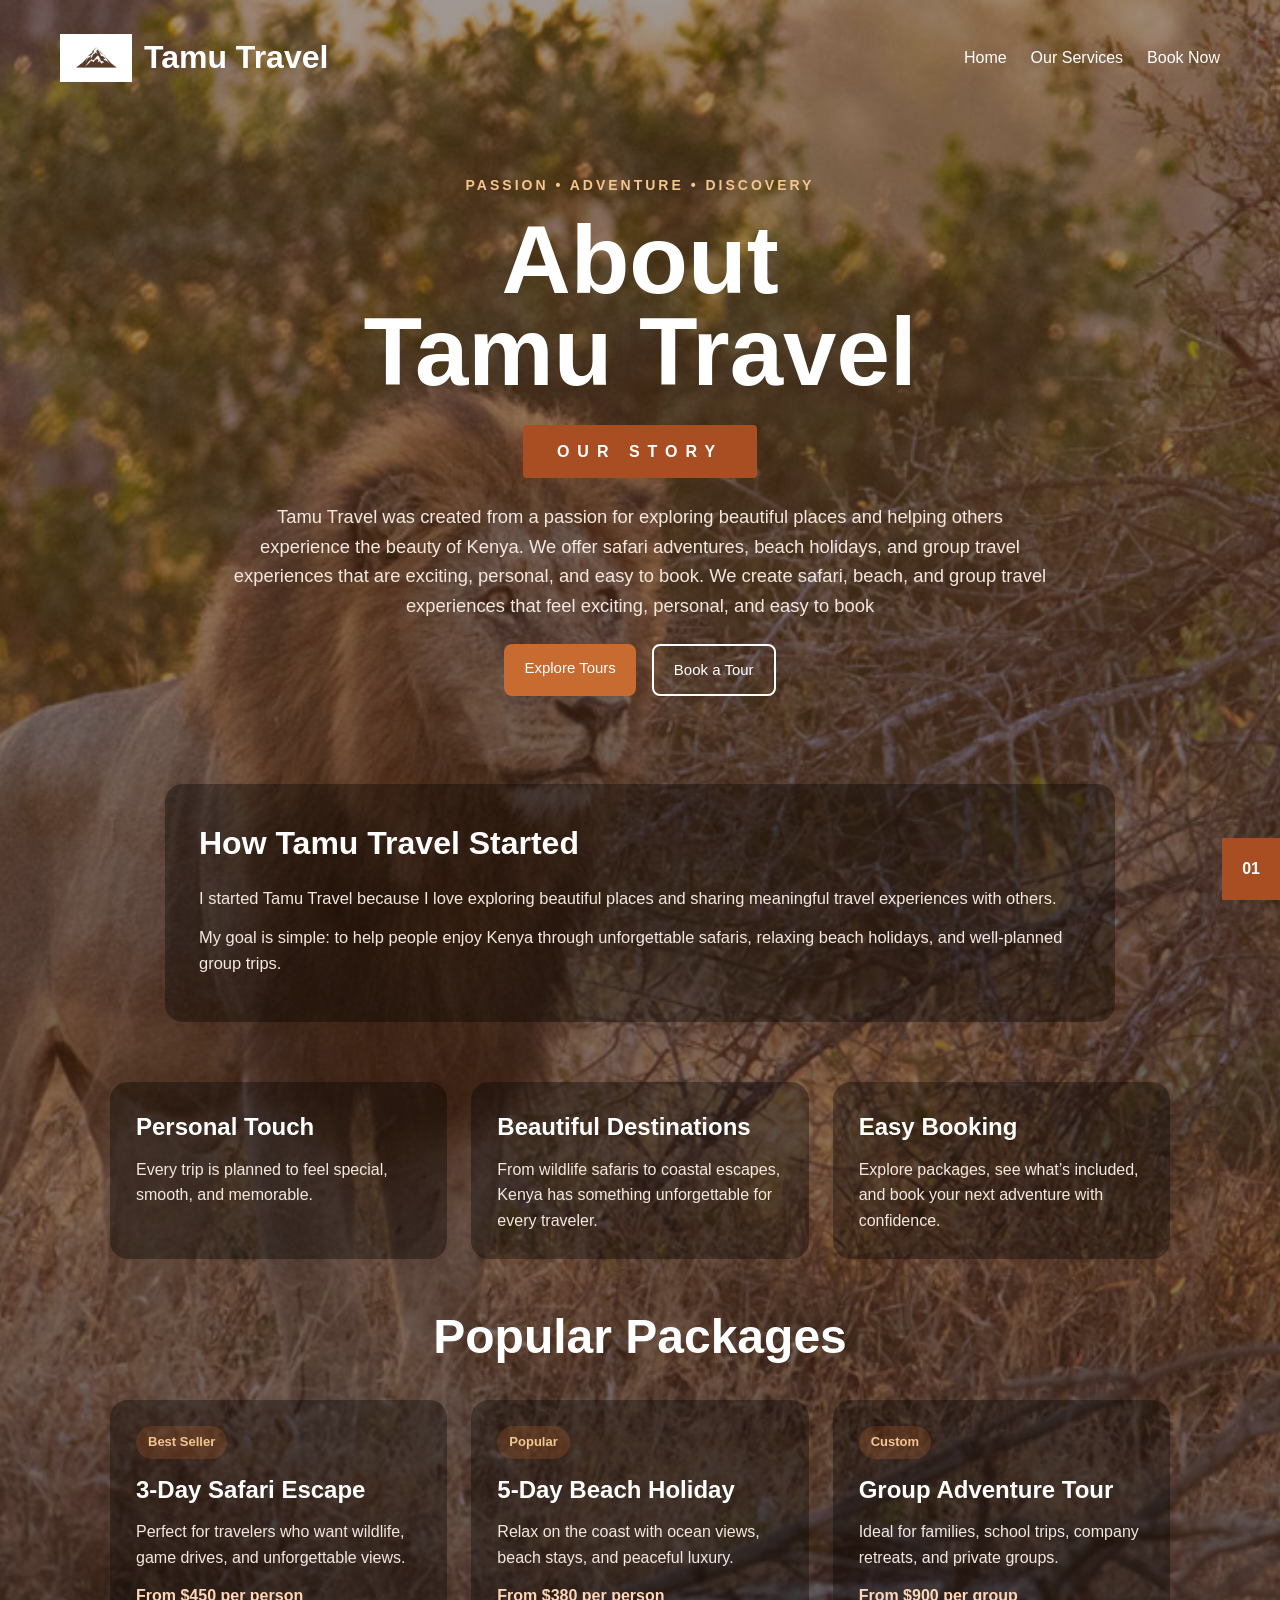
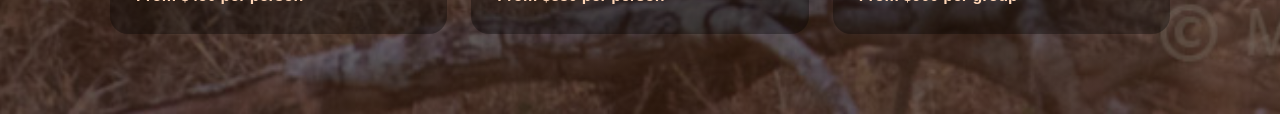
==== index.html @ bdfc3603 "kenya safari" ====
<!DOCTYPE html>
<html lang="en">
<head>
  <meta charset="UTF-8" />
  <meta name="viewport" content="width=device-width, initial-scale=1.0" />
  <title>Tamu Travel | Home</title>
  <link rel="stylesheet" href="style.css" />
</head>
<body class="home-page">

  <header class="navbar">
    <div class="brand">
      <img src="images/logo.png" class="logo" alt="Tamu Travel Logo" />
      <h1>Tamu Travel</h1>
    </div>

    <nav>
      <a href="index.html">Home</a>
      <a href="services.html">Our Services</a>
      <a href="contact.html">Book Now</a>
    </nav>
  </header>

  <main class="hero">
    <div class="hero-inner">
      <p class="mini-title">PASSION • ADVENTURE • DISCOVERY</p>
      <h2>About<br>Tamu Travel</h2>

      <div class="about-bar">OUR STORY</div>

      <p class="hero-text">
       Tamu Travel was created from a passion for exploring beautiful places and helping others experience the beauty of Kenya.
We offer safari adventures, beach holidays, and group travel experiences that are exciting, personal, and easy to book.
      We create safari, beach, and group travel experiences that feel exciting,
        personal, and easy to book
</p>


      <div class="hero-buttons">
        <a href="services.html" class="btn primary-btn">Explore Tours</a>
        <a href="contact.html" class="btn secondary-btn">Book a Tour</a>
      </div>
    </div>
  </main>

  <section class="about-story-section">
    <div class="content-width about-story-container">
      <h3>How Tamu Travel Started</h3>
      <p class="about-story-text">
        I started Tamu Travel because I love exploring beautiful places and sharing meaningful travel experiences with others. 
      </p>
      <p class="about-story-text">
        My goal is simple: to help people enjoy Kenya through unforgettable safaris, relaxing beach holidays, and well-planned group trips.
      </p>
    </div>
  </section>

  <section class="vision-section content-width">
    <div class="vision-card">
      <h3>Personal Touch</h3>
      <p>Every trip is planned to feel special, smooth, and memorable.</p>
    </div>

    <div class="vision-card">
      <h3>Beautiful Destinations</h3>
      <p>From wildlife safaris to coastal escapes, Kenya has something unforgettable for every traveler.</p>
    </div>

    <div class="vision-card">
      <h3>Easy Booking</h3>
      <p>Explore packages, see what’s included, and book your next adventure with confidence.</p>
    </div>
  </section>

  <section class="featured-prices content-width">
    <h3>Popular Packages</h3>

    <div class="price-cards">
      <div class="price-card">
        <span class="tag">Best Seller</span>
        <h4>3-Day Safari Escape</h4>
        <p>Perfect for travelers who want wildlife, game drives, and unforgettable views.</p>
        <div class="price-line">From <strong>$450</strong> per person</div>
      </div>

      <div class="price-card">
        <span class="tag">Popular</span>
        <h4>5-Day Beach Holiday</h4>
        <p>Relax on the coast with ocean views, beach stays, and peaceful luxury.</p>
        <div class="price-line">From <strong>$380</strong> per person</div>
      </div>

      <div class="price-card">
        <span class="tag">Custom</span>
        <h4>Group Adventure Tour</h4>
        <p>Ideal for families, school trips, company retreats, and private groups.</p>
        <div class="price-line">From <strong>$900</strong> per group</div>
      </div>
    </div>
  </section>

  <div class="page-number">01</div>

</body>
</html>
---- style.css ----
*{
  margin:0;
  padding:0;
  box-sizing:border-box;
  font-family:Arial, Helvetica, sans-serif;
}

html{
  scroll-behavior:smooth;
}

body{
  color:white;
  min-height:100vh;
  background-size:cover;
  background-position:center;
  background-repeat:no-repeat;
  line-height:1.6;
}

/* =========================
   PAGE BACKGROUNDS
========================= */

.home-page{
  background:
    linear-gradient(rgba(45,25,15,0.45), rgba(45,25,15,0.60)),
    url("images/lion.jpg") center/cover no-repeat;
}

.services-page,
.contact-page{
  background:
    linear-gradient(rgba(45,25,15,0.60), rgba(45,25,15,0.72)),
    url("images/forest.jpg") center/cover no-repeat;
}

/* =========================
   NAVBAR
========================= */

.navbar{
  display:flex;
  justify-content:space-between;
  align-items:center;
  padding:22px 60px;
}

.brand{
  display:flex;
  align-items:center;
  gap:12px;
}

.logo{
  width:72px;
  height:72px;
  object-fit:contain;
  display:block;
}

.brand h1,
.brand h2{
  font-size:2rem;
  font-weight:700;
  color:white;
}

nav{
  display:flex;
  gap:24px;
}

nav a{
  color:white;
  text-decoration:none;
  font-size:16px;
  transition:0.3s;
}

nav a:hover{
  color:#e7b28b;
}

/* =========================
   BUTTONS
========================= */

.btn{
  background:#c76b30;
  border:none;
  color:white;
  padding:12px 20px;
  border-radius:8px;
  cursor:pointer;
  text-decoration:none;
  display:inline-block;
  font-size:15px;
  transition:0.3s;
}

.btn:hover{
  background:#a65222;
  transform:translateY(-2px);
}

.primary-btn{
  background:#c76b30;
}

.secondary-btn{
  background:transparent;
  border:2px solid white;
  color:white;
}

.secondary-btn:hover{
  background:white;
  color:#7a370f;
}

/* =========================
   HOME PAGE
========================= */

.hero{
  min-height:72vh;
  display:flex;
  align-items:center;
  justify-content:center;
  text-align:center;
  padding:50px 20px 60px;
}

.hero-inner{
  max-width:950px;
  margin:auto;
}

.mini-title{
  color:#f3c58f;
  letter-spacing:3px;
  font-size:14px;
  font-weight:700;
  margin-bottom:18px;
}

.hero h1,
.hero h2{
  font-size:6rem;
  font-weight:900;
  line-height:0.95;
  margin-bottom:18px;
}

.about-bar{
  display:inline-block;
  background:#a94e22;
  padding:14px 34px;
  border-radius:4px;
  letter-spacing:8px;
  font-weight:700;
  margin:10px 0 24px;
}

.hero-text{
  max-width:820px;
  margin:0 auto 14px;
  font-size:1.15rem;
  color:#f3e7de;
}

.hero-text-small{
  font-size:1rem;
}

.hero-buttons{
  margin-top:24px;
  display:flex;
  justify-content:center;
  gap:16px;
  flex-wrap:wrap;
}

.about-story-section{
  padding:20px;
}

.about-story-container{
  max-width:950px;
  margin:auto;
  background:rgba(0,0,0,0.35);
  padding:34px;
  border-radius:18px;
}

.about-story-container h3{
  font-size:2rem;
  margin-bottom:16px;
}

.about-story-text{
  font-size:1.03rem;
  color:#f3e7de;
  margin-bottom:12px;
}

.vision-section{
  max-width:1100px;
  margin:40px auto;
  padding:0 20px;
  display:grid;
  grid-template-columns:repeat(3,1fr);
  gap:24px;
}

.vision-card{
  background:rgba(0,0,0,0.35);
  padding:26px;
  border-radius:18px;
}

.vision-card h3{
  font-size:1.5rem;
  margin-bottom:10px;
}

.vision-card p{
  color:#f3e7de;
}

.featured-prices{
  max-width:1100px;
  margin:30px auto 80px;
  padding:0 20px;
  text-align:center;
}

.featured-prices h3{
  font-size:3rem;
  margin-bottom:24px;
}

.price-cards{
  display:grid;
  grid-template-columns:repeat(3,1fr);
  gap:24px;
}

.price-card{
  background:rgba(0,0,0,0.35);
  padding:26px;
  border-radius:18px;
  text-align:left;
}

.tag{
  display:inline-block;
  background:rgba(199,107,48,0.22);
  color:#f3c58f;
  padding:6px 12px;
  border-radius:20px;
  font-size:13px;
  font-weight:700;
  margin-bottom:12px;
}

.price-card h4{
  font-size:1.5rem;
  margin-bottom:10px;
}

.price-card p{
  color:#f3e7de;
}

.price-line{
  margin-top:12px;
  font-weight:700;
  color:#ffd7b8;
}

/* =========================
   SERVICES PAGE
========================= */

.services-section{
  padding:60px 20px;
  text-align:center;
}

.services-section h1,
.services-section h2{
  font-size:4rem;
  margin-bottom:14px;
}

.services-intro{
  max-width:800px;
  margin:20px auto 50px;
  font-size:18px;
  color:#f3e7de;
  line-height:1.6;
}

.services-grid{
  display:grid;
  grid-template-columns:repeat(3,1fr);
  gap:40px;
  max-width:1200px;
  margin:auto;
  padding-top:20px;
}

.service-card{
  background:rgba(0,0,0,0.50);
  border-radius:18px;
  padding:25px;
  text-align:center;
  box-shadow:0 10px 30px rgba(0,0,0,0.35);
  transition:0.3s;
}

.service-card:hover{
  transform:translateY(-6px);
}

.service-card img{
  width:100%;
  height:220px;
  object-fit:cover;
  border-radius:14px;
  margin-bottom:15px;
}

.service-card h3{
  margin:10px 0;
  font-size:22px;
}

.service-card p{
  color:#f3e7de;
  font-size:16px;
  line-height:1.5;
  margin-bottom:10px;
}

.price{
  display:block;
  margin:10px 0 14px;
  font-weight:bold;
  font-size:18px;
  color:#ffd7b8;
}

.service-details{
  display:none;
  margin-top:25px;
}

.service-details.show{
  display:grid;
  grid-template-columns:repeat(3,1fr);
  gap:25px;
}

.detail-box{
  background:rgba(255,255,255,0.08);
  padding:20px;
  border-radius:14px;
  text-align:left;
}

.detail-box h4{
  margin-bottom:10px;
  font-size:18px;
}

.detail-box ul{
  margin-left:18px;
  color:#f3e7de;
}

.detail-box li{
  margin-bottom:6px;
  font-size:15px;
}

/* =========================
   CONTACT PAGE
========================= */

.contact-section,
.contact-wrapper{
  padding:60px 20px;
}

.contact-hero{
  text-align:center;
  margin-bottom:30px;
}

.contact-hero h2{
  font-size:4rem;
  margin-bottom:10px;
}

.contact-subtext{
  max-width:760px;
  margin:0 auto;
  color:#f3e7de;
}

.contact-grid{
  display:grid;
  grid-template-columns:1fr 1.4fr;
  gap:40px;
  max-width:1100px;
  margin:auto;
  align-items:start;
}

.contact-info,
.contact-info-card{
  background:rgba(0,0,0,0.45);
  padding:35px;
  border-radius:15px;
}

.booking-form-card,
.contact-form-card{
  background:rgba(0,0,0,0.45);
  padding:40px;
  border-radius:15px;
}

.contact-info h3,
.contact-info-card h3{
  font-size:26px;
  margin-bottom:15px;
}

.booking-form-card h3,
.contact-form-card h3{
  margin-bottom:18px;
  font-size:2rem;
}

.contact-info p,
.contact-item p{
  color:#f3e7de;
  font-size:18px;
  margin-bottom:12px;
  line-height:1.6;
}

.contact-item{
  display:flex;
  align-items:center;
  gap:10px;
  margin-bottom:14px;
}

.booking-form{
  display:flex;
  flex-direction:column;
  gap:15px;
}

.booking-form input,
.booking-form select,
.booking-form textarea{
  width:100%;
  padding:15px;
  border-radius:8px;
  border:none;
  font-size:14px;
}

.booking-form textarea{
  min-height:120px;
  resize:none;
}

.form-row{
  display:grid;
  grid-template-columns:1fr 1fr;
  gap:10px;
}

.booking-form button,
.full-width{
  width:100%;
  padding:15px;
  background:#c76b30;
  border:none;
  color:white;
  border-radius:10px;
  font-size:16px;
  cursor:pointer;
}

.booking-form button:hover,
.full-width:hover{
  background:#a65222;
}

/* =========================
   PAGE NUMBER
========================= */

.page-number{
  position:fixed;
  right:0;
  bottom:0;
  background:#a94e22;
  padding:18px 20px;
  font-weight:bold;
  z-index:20;
}

/* =========================
   RESPONSIVE
========================= */

@media (max-width:1100px){
  .vision-section,
  .price-cards,
  .services-grid,
  .service-details.show,
  .contact-grid{
    grid-template-columns:1fr;
  }

  .hero h1,
  .hero h2{
    font-size:4rem;
  }

  .services-section h1,
  .services-section h2,
  .contact-hero h2{
    font-size:3rem;
  }
}

@media (max-width:768px){
  .navbar{
    flex-direction:column;
    gap:16px;
    padding:20px;
  }

  nav{
    flex-wrap:wrap;
    justify-content:center;
  }

  .logo{
    width:60px;
    height:60px;
  }

  .brand h1,
  .brand h2{
    font-size:1.6rem;
  }

  .hero h1,
  .hero h2{
    font-size:3rem;
  }

  .about-bar{
    letter-spacing:4px;
    padding:12px 20px;
  }

  .form-row{
    grid-template-columns:1fr;
  }
}
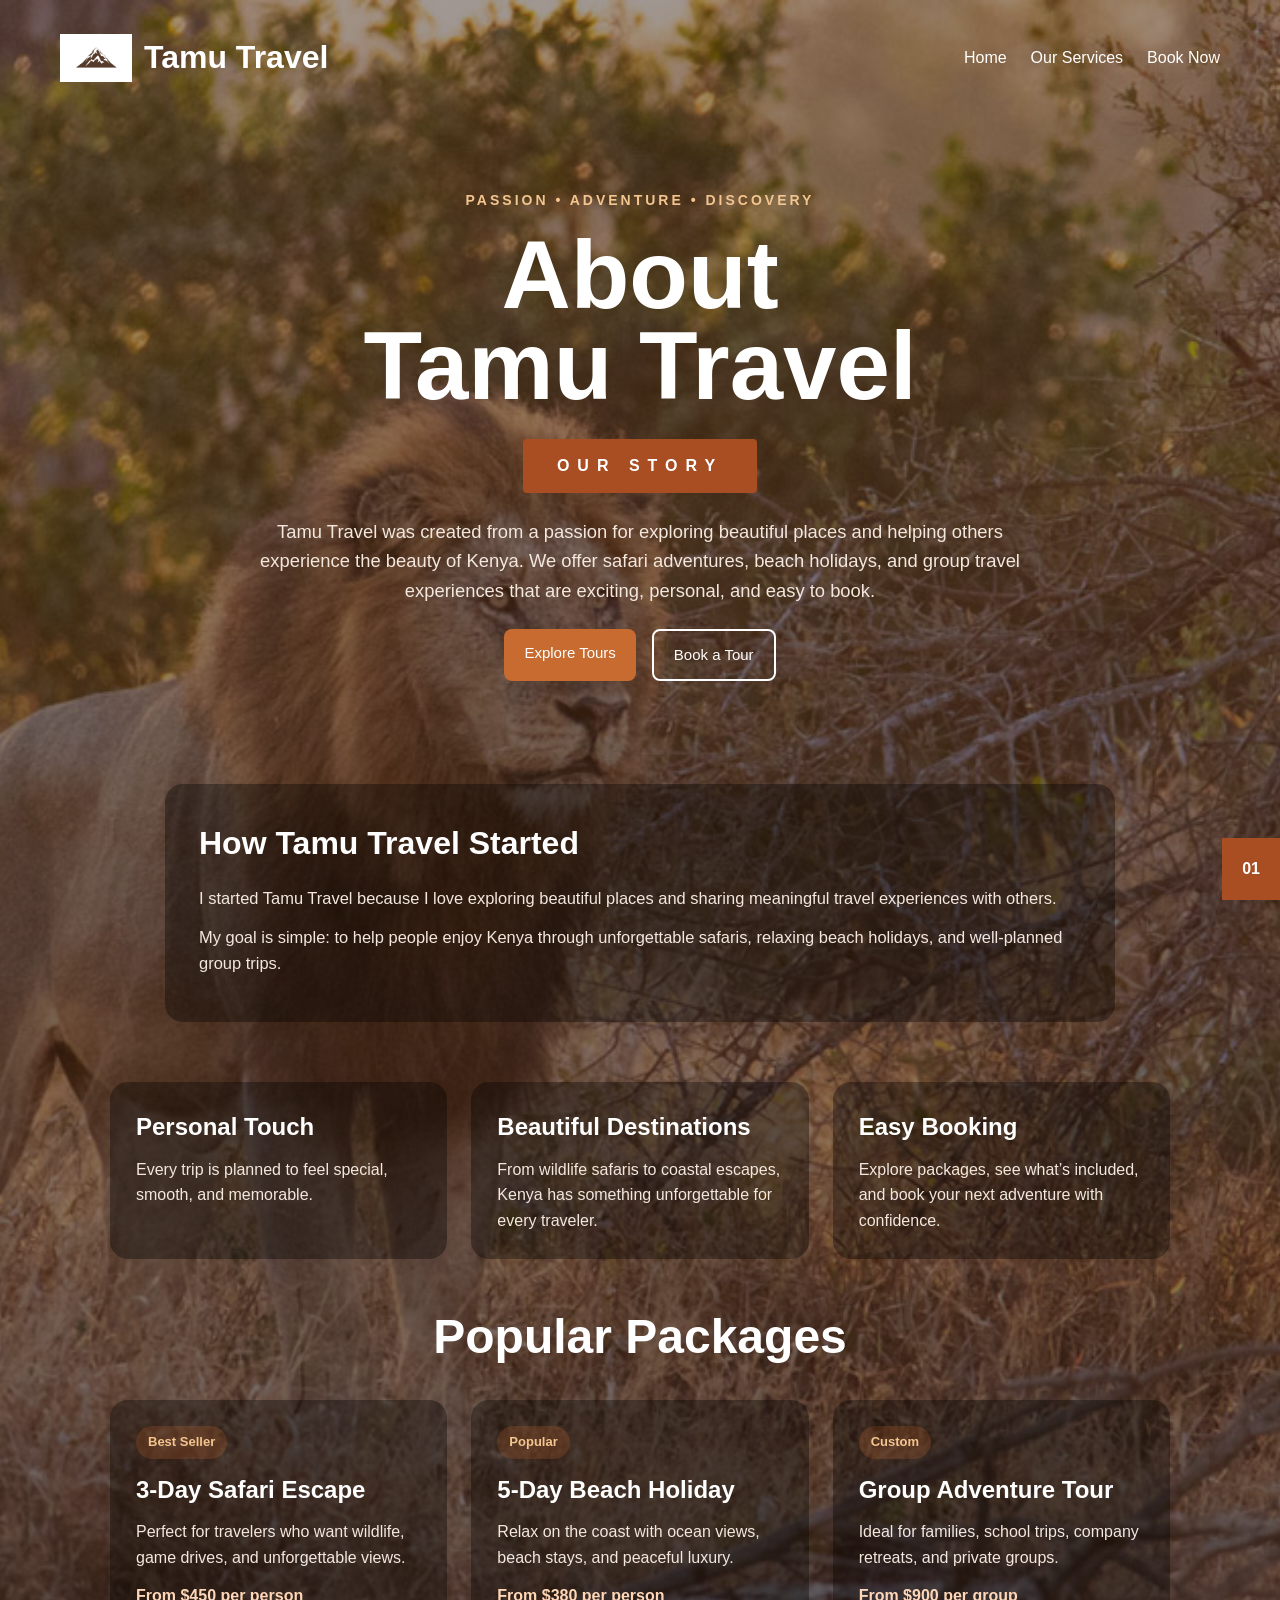
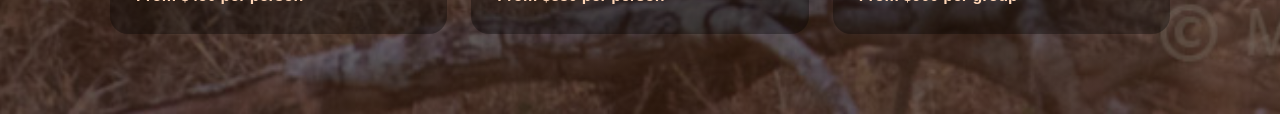
==== commit 52f97da0: "changed the hero text" ====
--- a/index.html
+++ b/index.html
@@ -31,8 +31,6 @@
       <p class="hero-text">
        Tamu Travel was created from a passion for exploring beautiful places and helping others experience the beauty of Kenya.
 We offer safari adventures, beach holidays, and group travel experiences that are exciting, personal, and easy to book.
-      We create safari, beach, and group travel experiences that feel exciting,
-        personal, and easy to book
 </p>
 
 
@@ -102,4 +100,4 @@
   <div class="page-number">01</div>
 
 </body>
-</html>+</html>
